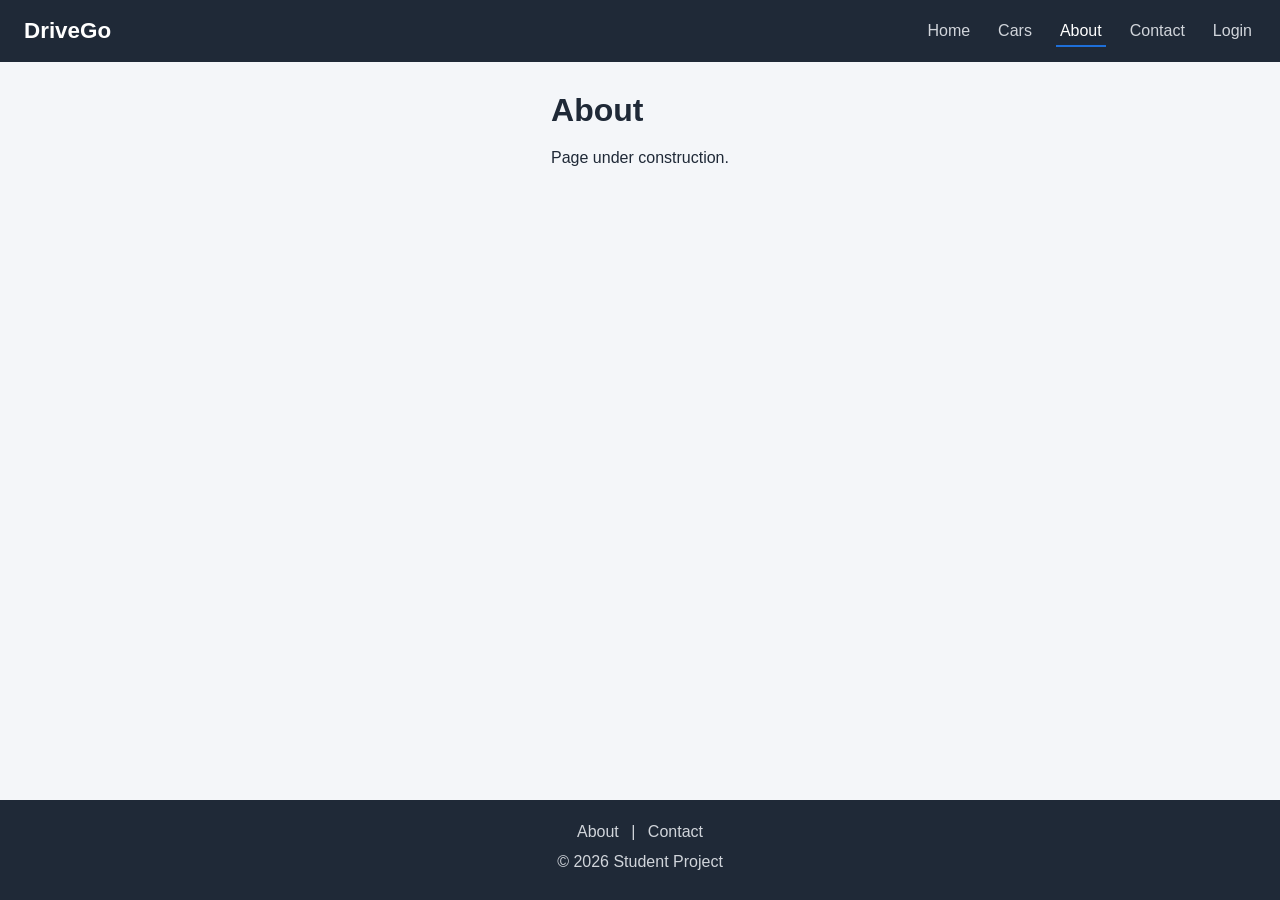
==== about.html @ 6354224c "Initial project structure, page templates and storage.js" ====
<!DOCTYPE html>
<html lang="en">
<head>
  <meta charset="UTF-8">
  <meta name="viewport" content="width=device-width, initial-scale=1.0">
  <title>About | DriveGo</title>
  <link rel="stylesheet" href="css/style.css">
</head>
<body data-page="about">

  <header>
    <nav class="navbar">
      <a href="index.html" class="logo">DriveGo</a>
      <button class="menu-toggle" id="menuToggle" aria-label="Menu">&#9776;</button>
      <ul class="nav-links" id="navLinks">
        <li><a href="index.html">Home</a></li>
        <li><a href="cars.html">Cars</a></li>
        <li><a href="about.html" class="active">About</a></li>
        <li><a href="contact.html">Contact</a></li>
        <li data-auth="user"><a href="profile.html">Profile</a></li>
        <li data-auth="admin"><a href="admin.html">Admin</a></li>
        <li data-auth="guest"><a href="login.html">Login</a></li>
        <li data-auth="user"><a href="#" id="logoutBtn">Logout</a></li>
      </ul>
    </nav>
  </header>

  <main class="container">
    <!-- Содержимое <main> редактирует ТОЛЬКО владелец страницы -->
    <h1>About</h1>
    <p>Page under construction.</p>
  </main>

  <footer class="footer">
    <p><a href="about.html">About</a> | <a href="contact.html">Contact</a></p>
    <p>&copy; 2026 Student Project</p>
  </footer>

  <script src="js/seed.js"></script>
  <script src="js/storage.js"></script>
  <script src="js/auth.js"></script>

</body>
</html>
---- css/style.css ----
/* ===== Переменные ===== */
:root {
  --primary: #1e6fd9;
  --primary-dark: #1555a8;
  --dark: #1f2937;
  --light: #f4f6f9;
  --white: #ffffff;
  --gray: #6b7280;
  --border: #d1d5db;
  --danger: #dc3545;
  --success: #28a745;
  --warning: #f0ad4e;
  --radius: 8px;
  --shadow: 0 2px 8px rgba(0, 0, 0, 0.1);
}

/* ===== Сброс и база ===== */
* {
  box-sizing: border-box;
  margin: 0;
  padding: 0;
}

body {
  font-family: Arial, Helvetica, sans-serif;
  background: var(--light);
  color: var(--dark);
  line-height: 1.5;
  min-height: 100vh;
  display: flex;
  flex-direction: column;
}
main {
  flex: 1;
}
a {
  color: var(--primary);
  text-decoration: none;
}
img {
  max-width: 100%;
  display: block;
}
h1,
h2,
h3 {
  margin-bottom: 12px;
}
p {
  margin-bottom: 12px;
}

.container {
  max-width: 1100px;
  margin: 0 auto;
  padding: 24px 16px;
}

/* ===== Navbar ===== */
.navbar {
  display: flex;
  justify-content: space-between;
  align-items: center;
  background: var(--dark);
  padding: 14px 24px;
  position: relative;
}
.logo {
  color: var(--white);
  font-size: 1.4rem;
  font-weight: bold;
}
.nav-links {
  display: flex;
  gap: 20px;
  list-style: none;
  align-items: center;
}
.nav-links a {
  color: #d1d5db;
  padding: 6px 4px;
  border-bottom: 2px solid transparent;
  transition: color 0.2s, border-color 0.2s;
}
.nav-links a:hover {
  color: var(--white);
}
.nav-links a.active {
  color: var(--white);
  border-bottom-color: var(--primary);
}
.menu-toggle {
  display: none;
  background: none;
  border: none;
  color: var(--white);
  font-size: 1.6rem;
  cursor: pointer;
}

/* ===== Кнопки ===== */
.btn {
  display: inline-block;
  padding: 10px 20px;
  border: none;
  border-radius: var(--radius);
  cursor: pointer;
  font-size: 1rem;
  text-align: center;
  transition: background 0.2s, transform 0.2s;
}
.btn:hover {
  transform: translateY(-1px);
}
.btn-primary {
  background: var(--primary);
  color: var(--white);
}
.btn-primary:hover {
  background: var(--primary-dark);
}
.btn-secondary {
  background: #e5e7eb;
  color: var(--dark);
}
.btn-secondary:hover {
  background: var(--border);
}
.btn-danger {
  background: var(--danger);
  color: var(--white);
}
.btn-danger:hover {
  background: #b02a37;
}
.btn-block {
  display: block;
  width: 100%;
}

/* ===== Формы ===== */
.form-box {
  max-width: 420px;
  margin: 40px auto;
  background: var(--white);
  padding: 28px;
  border-radius: var(--radius);
  box-shadow: var(--shadow);
}
.form-box h1,
.form-box h2 {
  text-align: center;
}
.form-group {
  margin-bottom: 16px;
}
.form-group label {
  display: block;
  margin-bottom: 6px;
  font-weight: bold;
}
.form-input {
  width: 100%;
  padding: 10px;
  border: 1px solid var(--border);
  border-radius: var(--radius);
  font-size: 1rem;
  font-family: inherit;
}
.form-input:focus {
  outline: none;
  border-color: var(--primary);
}
.input-error {
  border-color: var(--danger);
}
.error {
  display: block;
  color: var(--danger);
  font-size: 0.85rem;
  margin-top: 4px;
}
.success {
  background: #d4edda;
  color: #155724;
  padding: 10px 14px;
  border-radius: var(--radius);
  margin-bottom: 12px;
}
.warning {
  background: #fff3cd;
  color: #856404;
  padding: 10px 14px;
  border-radius: var(--radius);
  margin-bottom: 12px;
}
.form-footer {
  text-align: center;
  margin-top: 16px;
}

/* ===== Hero и Features (Home) ===== */
.hero {
  background: linear-gradient(135deg, var(--primary), var(--dark));
  color: var(--white);
  text-align: center;
  padding: 80px 16px;
}
.hero h1 {
  font-size: 2.4rem;
}
.hero p {
  max-width: 600px;
  margin: 0 auto 20px;
}
.features {
  display: grid;
  grid-template-columns: repeat(auto-fit, minmax(220px, 1fr));
  gap: 20px;
  margin-top: 24px;
}
.feature-item {
  background: var(--white);
  padding: 24px;
  border-radius: var(--radius);
  box-shadow: var(--shadow);
  text-align: center;
}

/* ===== Карточки ===== */
.cards-grid {
  display: grid;
  grid-template-columns: repeat(auto-fill, minmax(250px, 1fr));
  gap: 20px;
}
.card {
  background: var(--white);
  border-radius: var(--radius);
  box-shadow: var(--shadow);
  overflow: hidden;
  transition: transform 0.2s, box-shadow 0.2s;
}
.card:hover {
  transform: translateY(-4px);
  box-shadow: 0 6px 16px rgba(0, 0, 0, 0.15);
}
.card img {
  width: 100%;
  height: 170px;
  object-fit: cover;
  background: #e5e7eb;
}
.card-body {
  padding: 16px;
}
.card-body h3 {
  margin-bottom: 6px;
}
.price {
  color: var(--primary);
  font-weight: bold;
}

/* ===== Таблицы ===== */
.table-wrapper {
  overflow-x: auto;
}
.table {
  width: 100%;
  border-collapse: collapse;
  background: var(--white);
  box-shadow: var(--shadow);
}
.table th,
.table td {
  padding: 10px 12px;
  text-align: left;
  border-bottom: 1px solid #e5e7eb;
}
.table th {
  background: var(--dark);
  color: var(--white);
}
.table tr:hover td {
  background: #f9fafb;
}

/* ===== Footer ===== */
.footer {
  background: var(--dark);
  color: #d1d5db;
  text-align: center;
  padding: 20px;
}
.footer p {
  margin-bottom: 6px;
}
.footer a {
  color: #d1d5db;
  margin: 0 8px;
}
.footer a:hover {
  color: var(--white);
}

/* ===== Адаптивность ===== */
@media (max-width: 768px) {
  .menu-toggle {
    display: block;
  }
  .nav-links {
    display: none;
    flex-direction: column;
    align-items: flex-start;
    gap: 12px;
    position: absolute;
    top: 100%;
    left: 0;
    right: 0;
    background: var(--dark);
    padding: 12px 24px 18px;
    z-index: 10;
  }
  .nav-links.open {
    display: flex;
  }
  .hero {
    padding: 50px 16px;
  }
  .hero h1 {
    font-size: 1.8rem;
  }
}

@media (max-width: 480px) {
  .container {
    padding: 16px 12px;
  }
  .form-box {
    margin: 16px auto;
    padding: 20px;
  }
  .table {
    font-size: 0.85rem;
  }
  .btn {
    width: 100%;
  }
}
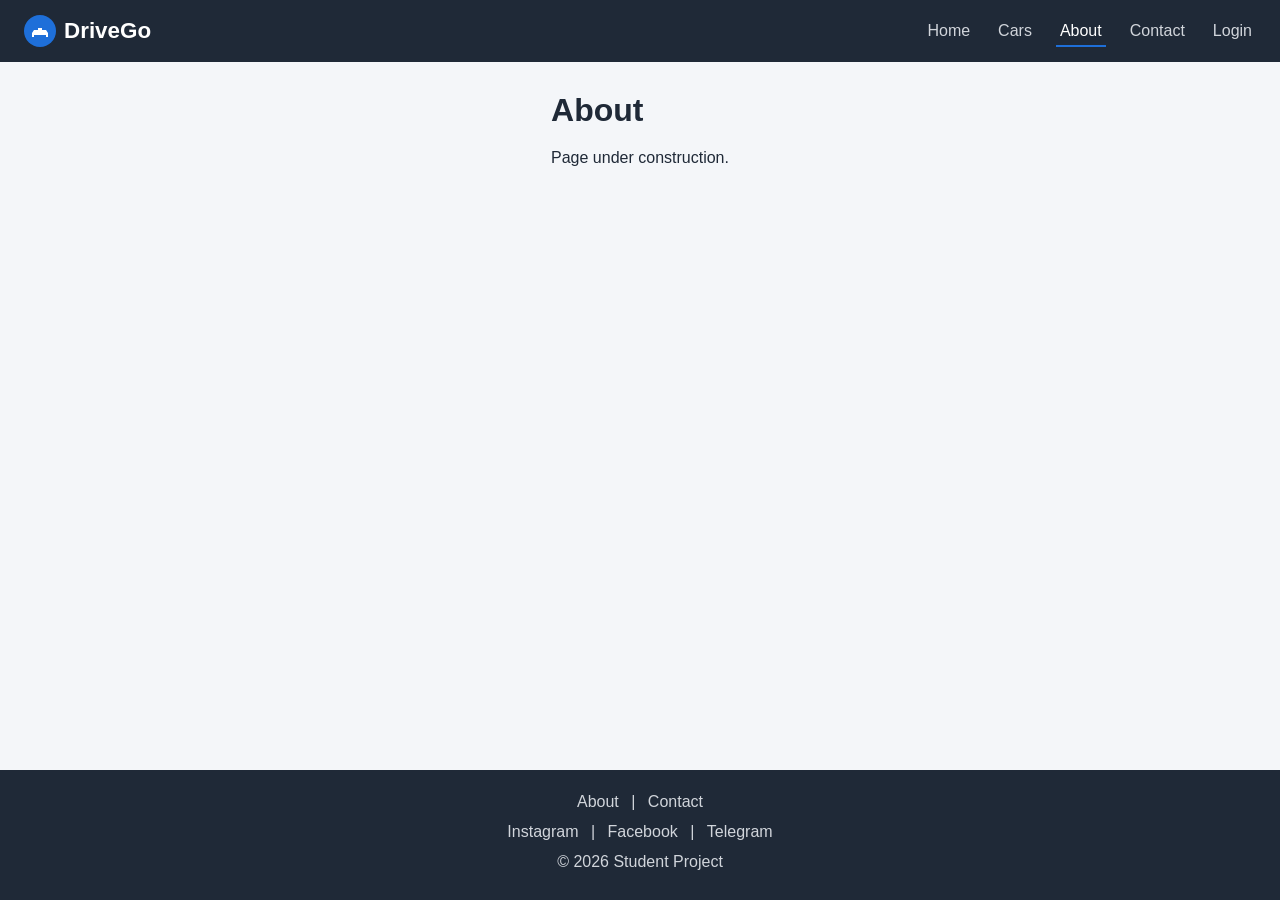
==== commit b4126e14: "Add site logo and favicon - Create images/logo.svg with blue car icon - Add logo image to navbar on " ====
--- a/about.html
+++ b/about.html
@@ -5,12 +5,13 @@
   <meta name="viewport" content="width=device-width, initial-scale=1.0">
   <title>About | DriveGo</title>
   <link rel="stylesheet" href="css/style.css">
+  <link rel="icon" href="images/logo.svg">
 </head>
 <body data-page="about">
 
   <header>
     <nav class="navbar">
-      <a href="index.html" class="logo">DriveGo</a>
+      <a href="index.html" class="logo"><img src="images/logo.svg" class="logo-img" alt="">DriveGo</a>
       <button class="menu-toggle" id="menuToggle" aria-label="Menu">&#9776;</button>
       <ul class="nav-links" id="navLinks">
         <li><a href="index.html">Home</a></li>
@@ -33,6 +34,7 @@
 
   <footer class="footer">
     <p><a href="about.html">About</a> | <a href="contact.html">Contact</a></p>
+    <p><a href="https://instagram.com/" target="_blank" rel="noopener">Instagram</a> | <a href="https://facebook.com/" target="_blank" rel="noopener">Facebook</a> | <a href="https://t.me/" target="_blank" rel="noopener">Telegram</a></p>
     <p>&copy; 2026 Student Project</p>
   </footer>
 
--- a/css/style.css
+++ b/css/style.css
@@ -66,9 +66,16 @@
   position: relative;
 }
 .logo {
+  display: flex;
+  align-items: center;
+  gap: 8px;
   color: var(--white);
   font-size: 1.4rem;
   font-weight: bold;
+}
+.logo-img {
+  height: 32px;
+  width: auto;
 }
 .nav-links {
   display: flex;
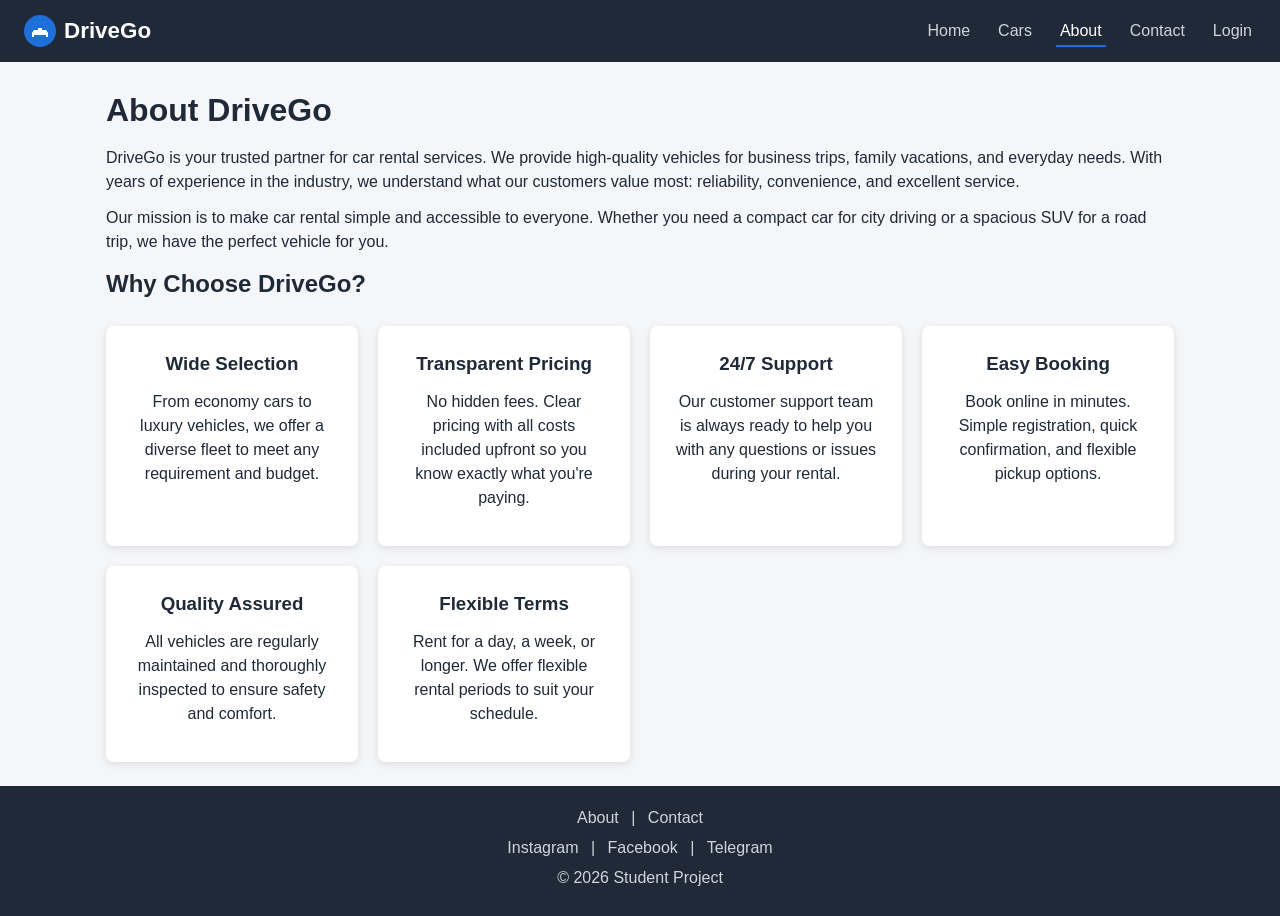
==== commit 721138f2: "Add about and contact pages" ====
--- a/about.html
+++ b/about.html
@@ -27,9 +27,37 @@
   </header>
 
   <main class="container">
-    <!-- Содержимое <main> редактирует ТОЛЬКО владелец страницы -->
-    <h1>About</h1>
-    <p>Page under construction.</p>
+    <h1>About DriveGo</h1>
+    <p>DriveGo is your trusted partner for car rental services. We provide high-quality vehicles for business trips, family vacations, and everyday needs. With years of experience in the industry, we understand what our customers value most: reliability, convenience, and excellent service.</p>
+    <p>Our mission is to make car rental simple and accessible to everyone. Whether you need a compact car for city driving or a spacious SUV for a road trip, we have the perfect vehicle for you.</p>
+
+    <h2>Why Choose DriveGo?</h2>
+    <div class="features">
+      <div class="feature-item">
+        <h3>Wide Selection</h3>
+        <p>From economy cars to luxury vehicles, we offer a diverse fleet to meet any requirement and budget.</p>
+      </div>
+      <div class="feature-item">
+        <h3>Transparent Pricing</h3>
+        <p>No hidden fees. Clear pricing with all costs included upfront so you know exactly what you're paying.</p>
+      </div>
+      <div class="feature-item">
+        <h3>24/7 Support</h3>
+        <p>Our customer support team is always ready to help you with any questions or issues during your rental.</p>
+      </div>
+      <div class="feature-item">
+        <h3>Easy Booking</h3>
+        <p>Book online in minutes. Simple registration, quick confirmation, and flexible pickup options.</p>
+      </div>
+      <div class="feature-item">
+        <h3>Quality Assured</h3>
+        <p>All vehicles are regularly maintained and thoroughly inspected to ensure safety and comfort.</p>
+      </div>
+      <div class="feature-item">
+        <h3>Flexible Terms</h3>
+        <p>Rent for a day, a week, or longer. We offer flexible rental periods to suit your schedule.</p>
+      </div>
+    </div>
   </main>
 
   <footer class="footer">
@@ -40,6 +68,7 @@
 
   <script src="js/seed.js"></script>
   <script src="js/storage.js"></script>
+  <script src="js/validation.js"></script>
   <script src="js/auth.js"></script>
 
 </body>
--- a/css/style.css
+++ b/css/style.css
@@ -311,7 +311,7 @@
 }
 
 /* ===== Адаптивность ===== */
-@media (max-width: 768px) {
+@media (max-width: 900px) {
   .menu-toggle {
     display: block;
   }
@@ -350,7 +350,8 @@
   .table {
     font-size: 0.85rem;
   }
-  .btn {
+  .form-box .btn,
+  .hero .btn {
     width: 100%;
   }
 }
